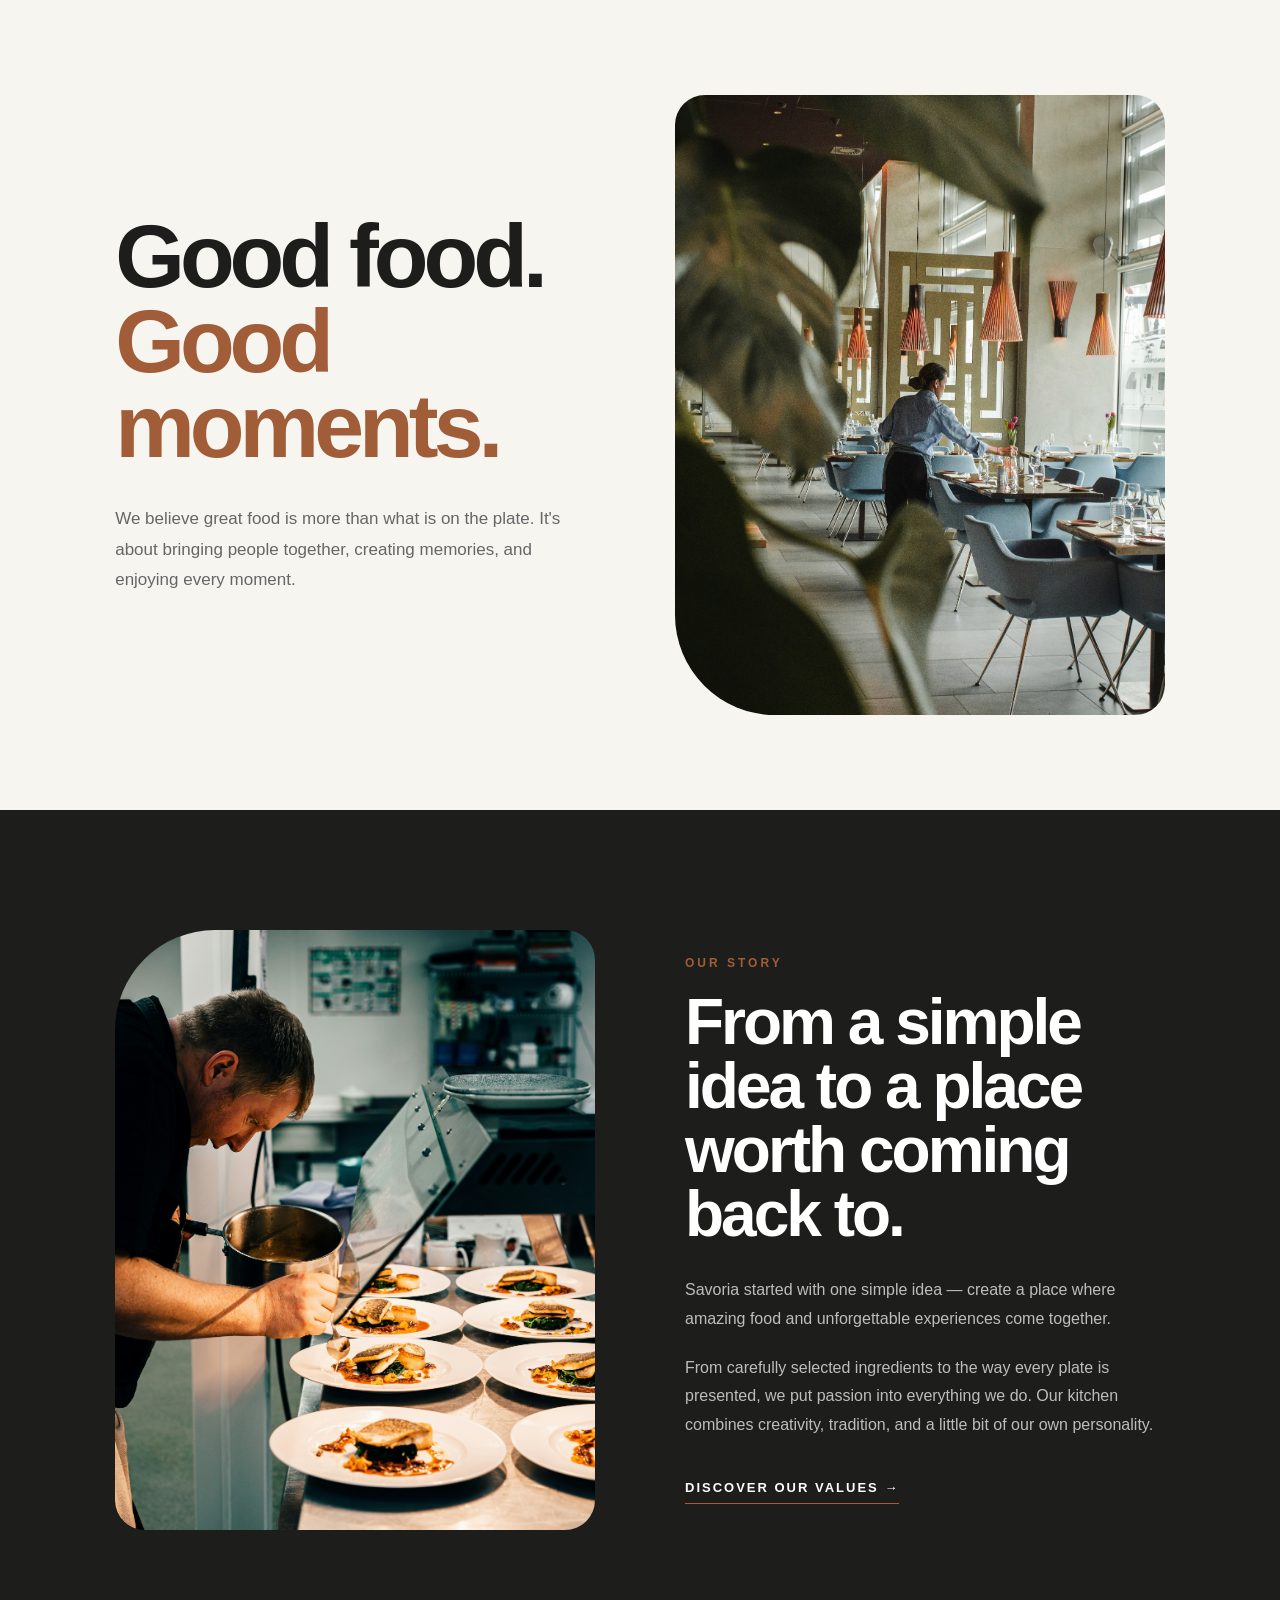
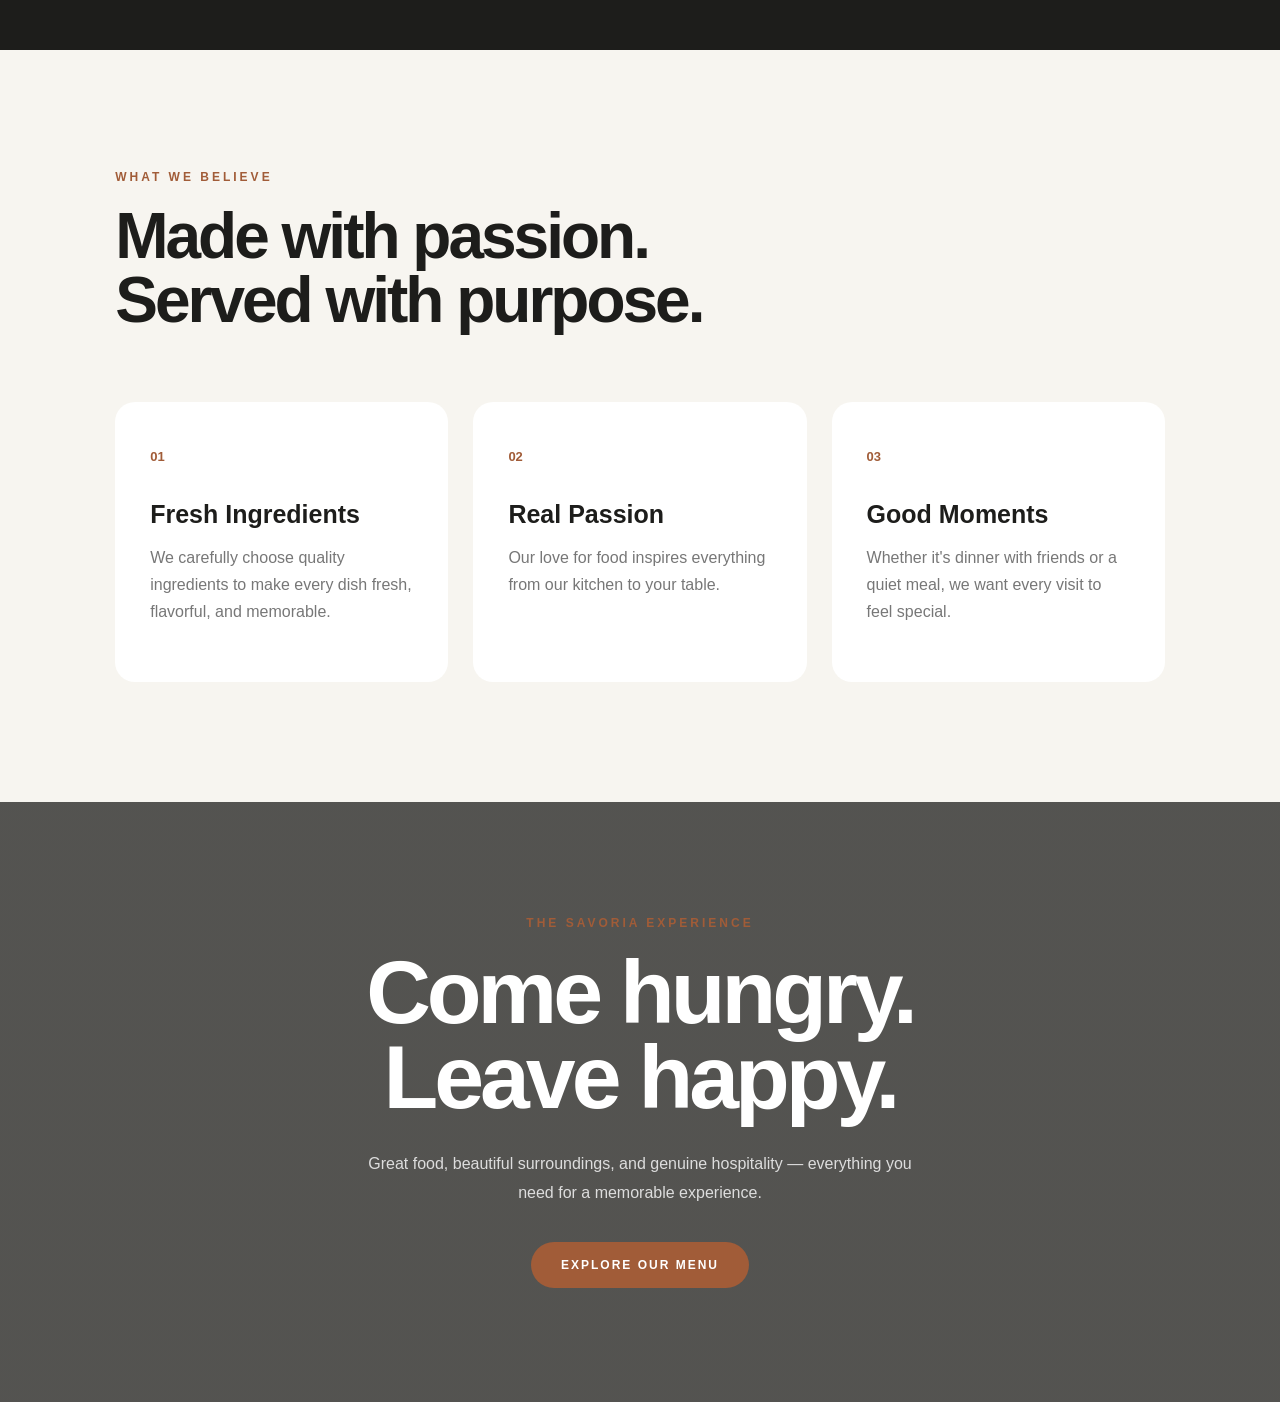
==== aboutus.html @ 956aceca "my about us  v2" ====
<!DOCTYPE html>
<html lang="en">
<head>
    <meta charset="UTF-8">
    <meta name="viewport" content="width=device-width, initial-scale=1.0">
    <title>About Us | Savoria</title>
    <link rel="stylesheet" href="about.css">
</head>

<body>

    <!-- ========================================
         NAVBAR GOES HERE
         Your collaborator can add the navbar here.
    ========================================= -->


    <main>

        <!-- HERO SECTION -->
        <section class="about-hero">

            <div class="hero-content">
                <!-- <p class="small-title">WELCOME TO SAVORIA</p> -->

                <h1>
                    Good food.<br>
                    <span>Good moments.</span>
                </h1>

                <p class="hero-text">
                    We believe great food is more than what is on the plate.
                    It's about bringing people together, creating memories,
                    and enjoying every moment.
                </p>
            </div>

            <div class="hero-image">
                <img src="restaurant.jpg" alt="Beautiful restaurant interior">
            </div>

        </section>


        <!-- OUR STORY -->
        <section class="story">

            <div class="story-image">
                <img src="chef.jpg" alt="Chef preparing food">
            </div>

            <div class="story-content">

                <p class="section-label">OUR STORY</p>

                <h2>
                    From a simple idea
                    to a place worth
                    coming back to.
                </h2>

                <p>
                    Savoria started with one simple idea — create a place
                    where amazing food and unforgettable experiences come
                    together.
                </p>

                <p>
                    From carefully selected ingredients to the way every
                    plate is presented, we put passion into everything we do.
                    Our kitchen combines creativity, tradition, and a little
                    bit of our own personality.
                </p>

                <a href="#values" class="story-link">DISCOVER OUR VALUES →</a>

            </div>

        </section>


        <!-- VALUES -->
        <section class="values" id="values">

            <div class="values-heading">
                <p class="section-label">WHAT WE BELIEVE</p>

                <h2>
                    Made with passion.<br>
                    Served with purpose.
                </h2>
            </div>

            <div class="values-grid">

                <div class="value-card">
                    <span>01</span>
                    <h3>Fresh Ingredients</h3>
                    <p>
                        We carefully choose quality ingredients to make
                        every dish fresh, flavorful, and memorable.
                    </p>
                </div>

                <div class="value-card">
                    <span>02</span>
                    <h3>Real Passion</h3>
                    <p>
                        Our love for food inspires everything from our
                        kitchen to your table.
                    </p>
                </div>

                <div class="value-card">
                    <span>03</span>
                    <h3>Good Moments</h3>
                    <p>
                        Whether it's dinner with friends or a quiet meal,
                        we want every visit to feel special.
                    </p>
                </div>

            </div>

        </section>


        <!-- EXPERIENCE -->
        <section class="experience">

            <div class="experience-content">

                <p class="section-label">THE SAVORIA EXPERIENCE</p>

                <h2>
                    Come hungry.<br>
                    Leave happy.

</h2>

                <p>
                    Great food, beautiful surroundings, and genuine
                    hospitality — everything you need for a memorable
                    experience.
                </p>

                <button>EXPLORE OUR MENU</button>

            </div>

        </section>

    </main>


    <!-- ========================================
         FOOTER GOES HERE
         Your collaborator can add the footer here.
    ========================================= -->

</body>
</html>
---- about.css ----
* {
    margin: 0;
    padding: 0;
    box-sizing: border-box;
}

html {
    scroll-behavior: smooth;
}

body {
    font-family: Arial, Helvetica, sans-serif;
    background: #f7f5f0;
    color: #1d1d1b;
}
header {
            position: absolute;
            top: 0;
            left: 0;
            width: 100%;
            z-index: 10;
            padding: 28px 6%;
        }

        .navbar {
            max-width: 1400px;
            margin: auto;
            display: flex;
            justify-content: space-between;
            align-items: center;
        }

        .logo {
            font-family: "Playfair Display", serif;
            font-size: 27px;
            font-weight: 700;
            letter-spacing: -1px;
        }

        .logo span {
            color: var(--orange);
        }

        nav {
            display: flex;
            gap: 35px;
            align-items: center;
        }

        nav a {
            font-size: 14px;
            color: #ddd7cd;
            transition: .3s;
        }

        nav a:hover {
            color: var(--orange-light);
        }

        .nav-btn {
            border: 1px solid rgba(255,255,255,.3);
            padding: 11px 19px;
            border-radius: 30px;
        }

        .nav-btn:hover {
            background: var(--orange);
            border-color: var(--orange);
            color: white;
        }

/* ================================
   HERO
================================ */

.about-hero {
    min-height: 90vh;
    display: grid;
    grid-template-columns: 1fr 1fr;
    gap: 70px;
    align-items: center;
    padding: 80px 9%;
}

.hero-content {
    max-width: 600px;
}

.small-title,
.section-label {
    font-size: 12px;
    letter-spacing: 3px;
    font-weight: bold;
    color: #a15c38;
    margin-bottom: 20px;
}

.hero-content h1 {
    font-size: clamp(55px, 7vw, 100px);
    line-height: 0.95;
    letter-spacing: -5px;
    margin-bottom: 35px;
}

.hero-content h1 span {
    color: #a15c38;
}

.hero-text {
    max-width: 480px;
    font-size: 17px;
    line-height: 1.8;
    color: #666;
}


/* HERO IMAGE */

.hero-image {
    height: 620px;
    overflow: hidden;
    border-radius: 30px 30px 30px 100px;
}

.hero-image img {
    width: 100%;
    height: 100%;
    object-fit: cover;
    transition: transform 0.6s ease;
}

.hero-image:hover img {
    transform: scale(1.05);
}


/* ================================
   STORY
================================ */

.story {
    background: #1d1d1b;
    color: white;

    display: grid;
    grid-template-columns: 1fr 1fr;
    align-items: center;

    gap: 90px;
    padding: 120px 9%;
}

.story-image {
    height: 600px;
    overflow: hidden;
    border-radius: 100px 30px 30px 30px;
}

.story-image img {
    width: 100%;
    height: 100%;
    object-fit: cover;
    transition: transform 0.6s ease;
}

.story-image:hover img {
    transform: scale(1.05);
}

.story-content {
    max-width: 600px;
}

.story-content h2 {
    font-size: clamp(40px, 5vw, 70px);
    line-height: 1;
    letter-spacing: -3px;
    margin-bottom: 30px;
}

.story-content p:not(.section-label) {
    color: #bdbdbd;
    line-height: 1.8;
    margin-bottom: 20px;
}

.story-link {
    display: inline-block;
    margin-top: 20px;

    color: #fff;
    text-decoration: none;

    font-size: 13px;
    font-weight: bold;
    letter-spacing: 2px;

    border-bottom: 1px solid #a15c38;
    padding-bottom: 8px;

    transition: 0.3s;
}

.story-link:hover {
    color: #a15c38;
}


/* ================================
   VALUES
================================ */

.values {
    padding: 120px 9%;
}

.values-heading {
    max-width: 700px;
    margin-bottom: 70px;
}

.values-heading h2 {
    font-size: clamp(40px, 5vw, 70px);
    line-height: 1;
    letter-spacing: -3px;
}

.values-grid {
    display: grid;
    grid-template-columns: repeat(3, 1fr);
    gap: 25px;
}

.value-card {
    background: white;
    padding: 45px 35px;

    min-height: 280px;

    border-radius: 20px;

    transition:
        transform 0.3s ease,
        box-shadow 0.3s ease;
}

.value-card:hover {
    transform: translateY(-10px);
    box-shadow: 0 20px 50px rgba(0, 0, 0, 0.08);
}

.value-card span {
    font-size: 13px;
    color: #a15c38;
    font-weight: bold;
}

.value-card h3 {
    font-size: 25px;
    margin: 35px 0 15px;
}

.value-card p {
    color: #777;
    line-height: 1.7;
}


/* ================================
   EXPERIENCE
================================ */

.experience {
    min-height: 600px;

    display: flex;
    align-items: center;
    justify-content: center;

    text-align: center;

    padding: 100px 20px;

    background:
        linear-gradient(
            rgba(29, 29, 27, 0.75),
            rgba(29, 29, 27, 0.75)
        ),
        url("images/restaurant-food.jpg");

    background-size: cover;
    background-position: center;

    color: white;
}

.experience-content {
    max-width: 700px;
}

.experience-content h2 {
    font-size: clamp(50px, 7vw, 90px);
    line-height: 0.95;
    letter-spacing: -4px;
    margin-bottom: 30px;
}

.experience-content > p:not(.section-label) {
    color: #ddd;
    line-height: 1.8;
    max-width: 550px;
    margin: 0 auto 35px;
}

.experience button {
    border: none;
background: #a15c38;
    color: white;

    padding: 16px 30px;

    border-radius: 50px;

    font-size: 12px;
    font-weight: bold;
    letter-spacing: 2px;

    cursor: pointer;

    transition: 0.3s;
}

.experience button:hover {
    transform: translateY(-3px);
    background: #c1744d;
}


/* ================================
   RESPONSIVE
================================ */

@media (max-width: 900px) {

    .about-hero,
    .story {
        grid-template-columns: 1fr;
        gap: 50px;
    }

    .about-hero {
        padding-top: 60px;
    }

    .hero-image {
        height: 500px;
    }

    .story {
        padding: 80px 7%;
    }

    .story-image {
        height: 450px;
    }

    .values {
        padding: 80px 7%;
    }

    .values-grid {
        grid-template-columns: 1fr;
    }
}


@media (max-width: 600px) {

    .about-hero {
        padding: 50px 6%;
    }

    .hero-content h1 {
        letter-spacing: -3px;
    }

    .hero-image {
        height: 400px;
        border-radius: 20px 20px 20px 70px;
    }

    .story-image {
        height: 380px;
        border-radius: 70px 20px 20px 20px;
    }

    .story-content h2,
    .values-heading h2 {
        letter-spacing: -2px;
    }

    .value-card {
        padding: 35px 25px;
    }

    .experience {
        min-height: 500px;
    }
}
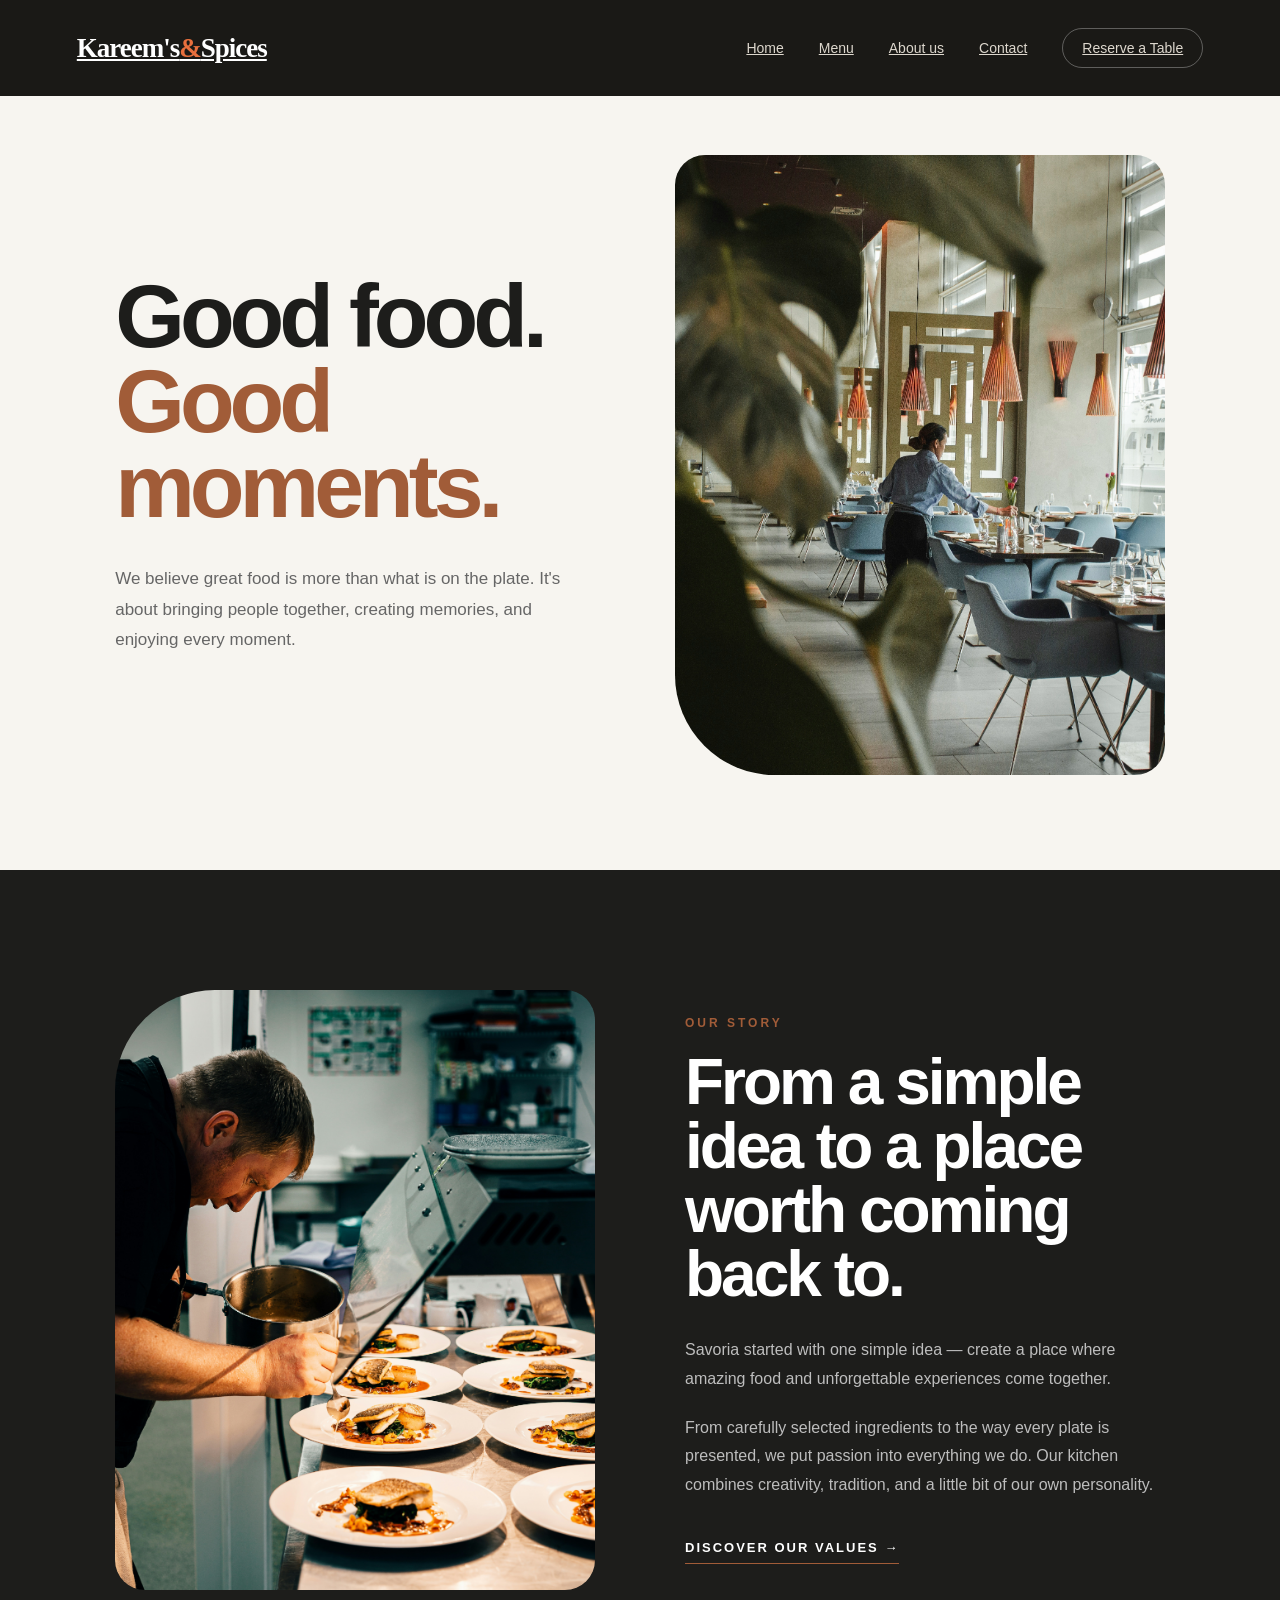
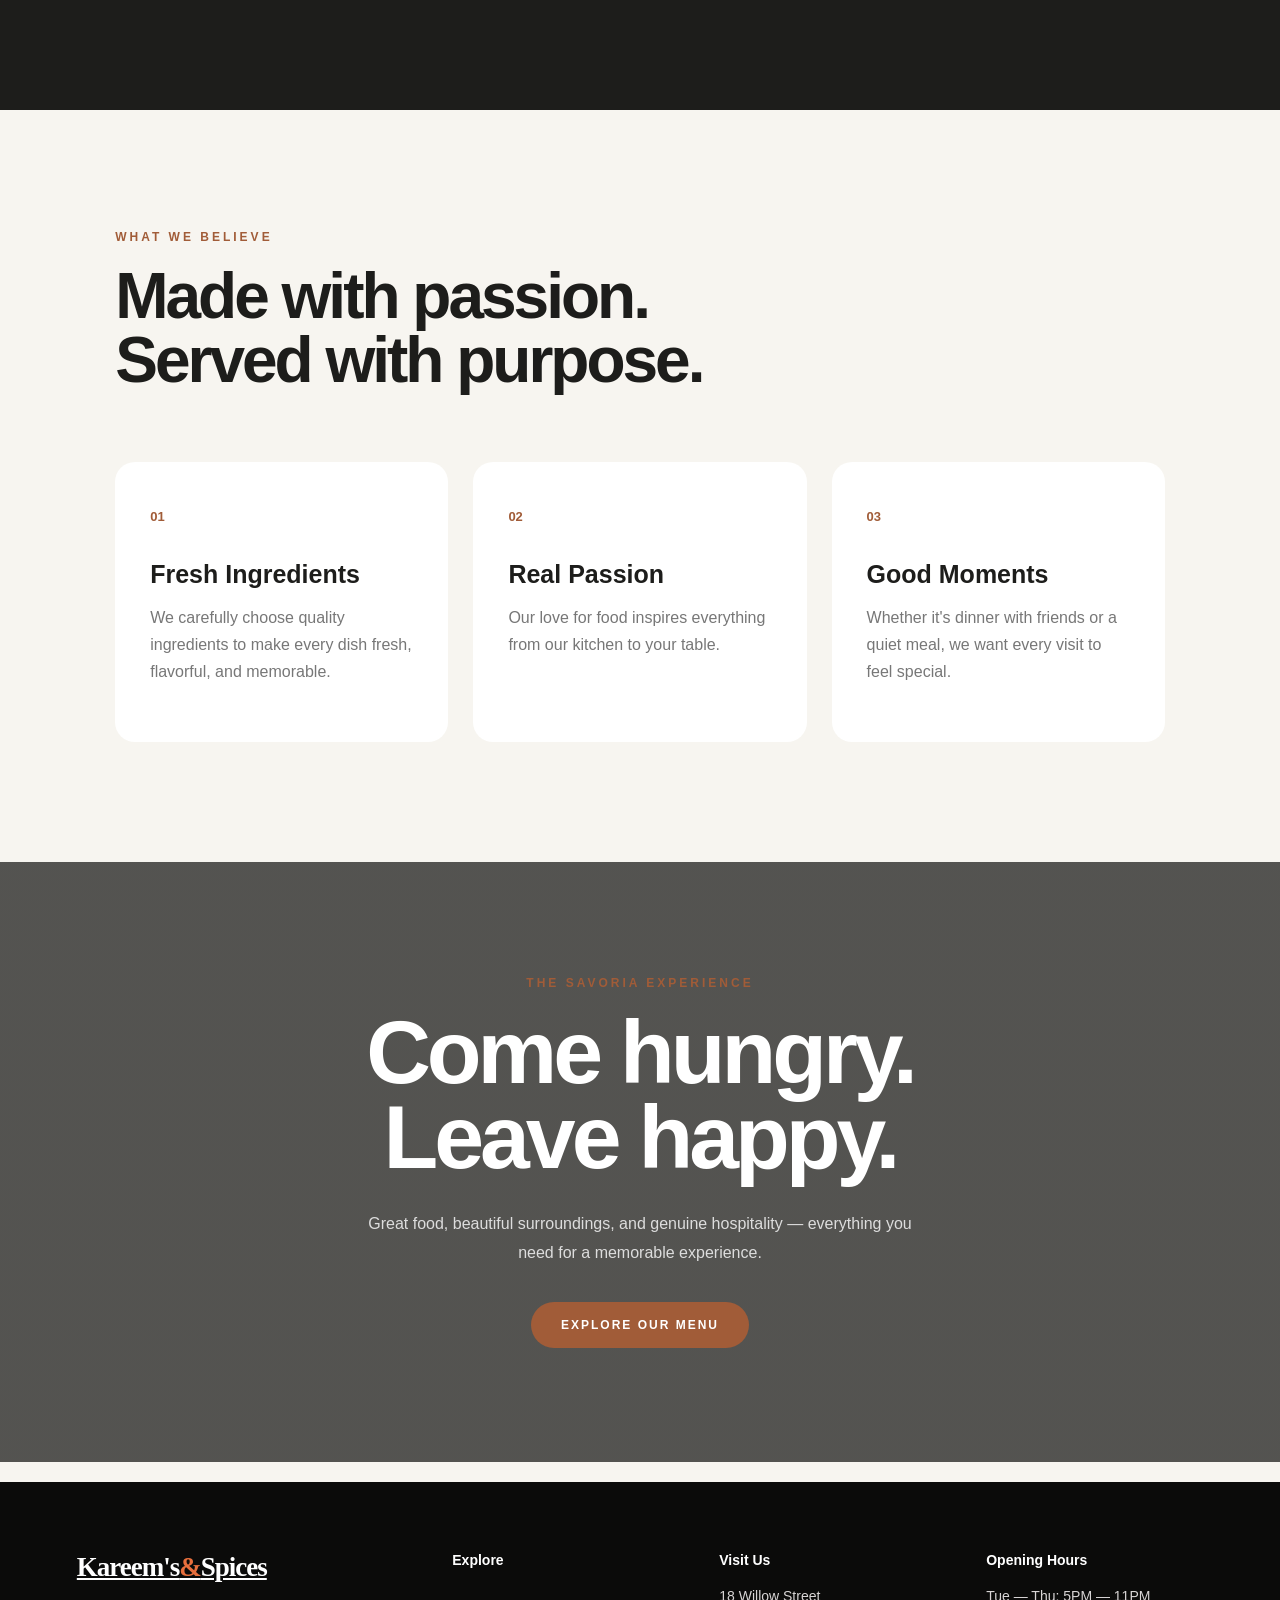
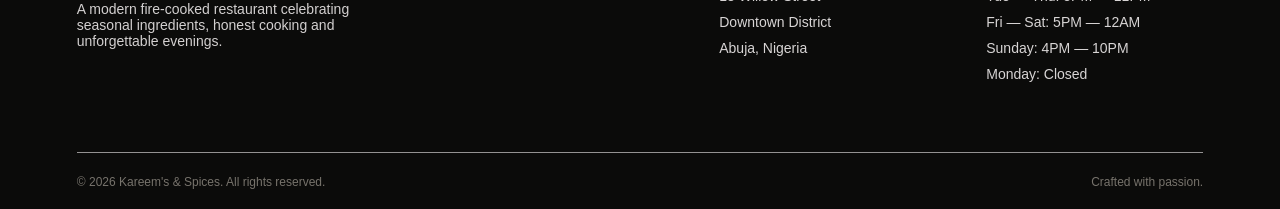
==== commit 7043fc3a: "merged about us page everything is complete" ====
--- a/aboutus.html
+++ b/aboutus.html
@@ -9,10 +9,24 @@
 
 <body>
 
-    <!-- ========================================
-         NAVBAR GOES HERE
-         Your collaborator can add the navbar here.
-    ========================================= -->
+ <header class="header-1">
+        <div class="navbar">
+
+            <a href="#" class="logo">
+                Kareem's<span>&</span>Spices
+            </a>
+
+            <nav>
+                <a href="index.html">Home</a>
+                <a href="menu.html">Menu</a>
+                <a href="aboutus.html">About us</a>
+                <!-- <a href="#chef">Chef</a> -->
+                <a href="#contact">Contact</a>
+                <a href="#reserve" class="nav-btn">Reserve a Table</a>
+            </nav>
+
+        </div>
+    </header>
 
 
     <main>
@@ -144,7 +158,7 @@
                     experience.
                 </p>
 
-                <button>EXPLORE OUR MENU</button>
+             <a href="menu.html"><button>EXPLORE OUR MENU</button></a>   
 
             </div>
 
@@ -158,5 +172,80 @@
          Your collaborator can add the footer here.
     ========================================= -->
 
+        <footer id="contact">
+
+        <div class="footer-grid">
+
+            <div class="footer-brand">
+
+                <a href="#" class="logo">
+                    Kareem's<span>&</span>Spices
+                </a>
+
+                <p>
+                    A modern fire-cooked restaurant celebrating
+                    seasonal ingredients, honest cooking and
+                    unforgettable evenings.
+                </p>
+
+            </div>
+
+
+            <div>
+
+                <h4>Explore</h4>
+
+                <ul>
+                    <!-- <li><a href="#home">Home</a></li> -->
+                    <!-- <li><a href="#menu">Menu</a></li> -->
+                    <!-- <li><a href="#story">Our Story</a></li> -->
+                    <!-- <li><a href="#chef">Our Chef</a></li> -->
+                </ul>
+
+            </div>
+
+
+            <div>
+
+                <h4>Visit Us</h4>
+
+                <ul>
+                    <li>18 Willow Street</li>
+                    <li>Downtown District</li>
+                    <li>Abuja, Nigeria</li>
+                </ul>
+
+            </div>
+
+
+            <div>
+
+                <h4>Opening Hours</h4>
+
+                <ul>
+                    <li>Tue — Thu: 5PM — 11PM</li>
+                    <li>Fri — Sat: 5PM — 12AM</li>
+                    <li>Sunday: 4PM — 10PM</li>
+                    <li>Monday: Closed</li>
+                </ul> 
+
+            </div>
+
+        </div>
+
+
+        <div class="footer-bottom">
+
+            <span>
+                © 2026 Kareem's & Spices. All rights reserved.
+            </span>
+
+            <span>
+                Crafted with passion.
+            </span>
+
+        </div>
+
+    </footer>
 </body>
 </html>
--- a/about.css
+++ b/about.css
@@ -7,69 +7,159 @@
 html {
     scroll-behavior: smooth;
 }
+ 
 
 body {
     font-family: Arial, Helvetica, sans-serif;
     background: #f7f5f0;
     color: #1d1d1b;
-}
-header {
-            position: absolute;
+    margin-top:60px;
+}
+nav li{
+         list-style: none;
+        }
+
+          .header-1 {    
+            position:fixed ;
             top: 0;
             left: 0;
+            right: 0;
             width: 100%;
             z-index: 10;
             padding: 28px 6%;
-        }
-
-        .navbar {
+            background: #1a1916;
+        }
+ footer {
+            background: #0b0b0a;
+            padding: 70px 6% 20px;
+            margin-top: 20px;
+        }
+         footer li {
+            color: rgb(211, 207, 207);
+            font-size: 14px;
+            margin-bottom: 10px;
+            list-style: none;
+        }
+         .footer-brand p {
+            color: rgb(218, 215, 215);
+            max-width: 330px;
+            margin-top: 18px;
+            font-size: 14px;
+        }
+
+        footer h4 {
+            margin-bottom: 20px;
+            font-size: 14px;
+            color: white;
+        }
+
+        footer ul {
+            list-style: none;
+            color: rgb(207, 204, 204);
+        }
+
+        footer li a:hover {
+                color: #e86f3d;
+
+            }
+
+        .footer-grid {
+            max-width: 1250px;
+            margin: auto;
+            display: grid;
+            grid-template-columns: 1.5fr 1fr 1fr 1fr;
+            gap: 50px;
+            padding-bottom: 60px;
+            border-bottom: 1px solid rgb(148, 146, 146);
+        }
+
+        .footer-brand p {
+            color: rgb(211, 208, 208);
+            max-width: 330px;
+            margin-top: 18px;
+            font-size: 14px;
+        }
+
+        footer h4 {
+            margin-bottom: 20px;
+            font-size: 14px;
+        }
+
+        footer ul {
+            list-style: none;
+        }
+
+        footer li {
+            color: rgb(216, 213, 213);
+            font-size: 14px;
+            margin-bottom: 10px;
+        }
+
+        footer li a:hover {
+             color: #e86f3d; 
+        }
+
+        .footer-bottom {
+            max-width: 1250px;
+            margin: 22px auto 0;
+            display: flex;
+            justify-content: space-between;
+            gap: 20px;
+            color: #77736c;
+            font-size: 12px;
+        }
+
+
+         .logo {
+            font-family: "Playfair Display", serif;
+            font-size: 27px;
+            font-weight: 700;
+            letter-spacing: -1px;
+            color: white;
+        }
+         nav {
+            display: flex;
+            gap: 35px;
+            align-items: center;
+        }
+
+        nav a {
+            font-size: 14px;
+            color: #ddd7cd;
+            transition: .3s;
+            
+        }
+         nav a:hover {
+            color: var(--orange-light);
+        }
+
+        nav li {list-style: none;}
+
+        .nav-btn {
+            border: 1px solid rgba(255,255,255,.3);
+            padding: 11px 19px;
+            border-radius: 30px;
+            
+        }
+
+        .nav-btn:hover {
+            background: var(--orange);
+            border-color: var(--orange);
+            color: white;
+        }
+.logo span {
+            color: #e86f3d; 
+            }
+
+ .navbar {
             max-width: 1400px;
             margin: auto;
             display: flex;
             justify-content: space-between;
             align-items: center;
-        }
-
-        .logo {
-            font-family: "Playfair Display", serif;
-            font-size: 27px;
-            font-weight: 700;
-            letter-spacing: -1px;
-        }
-
-        .logo span {
-            color: var(--orange);
-        }
-
-        nav {
-            display: flex;
-            gap: 35px;
-            align-items: center;
-        }
-
-        nav a {
-            font-size: 14px;
-            color: #ddd7cd;
-            transition: .3s;
-        }
-
-        nav a:hover {
-            color: var(--orange-light);
-        }
-
-        .nav-btn {
-            border: 1px solid rgba(255,255,255,.3);
-            padding: 11px 19px;
-            border-radius: 30px;
-        }
-
-        .nav-btn:hover {
-            background: var(--orange);
-            border-color: var(--orange);
-            color: white;
-        }
-
-/* ================================
+                }  
+       
+       /* ================================
    HERO
 ================================ */
 
